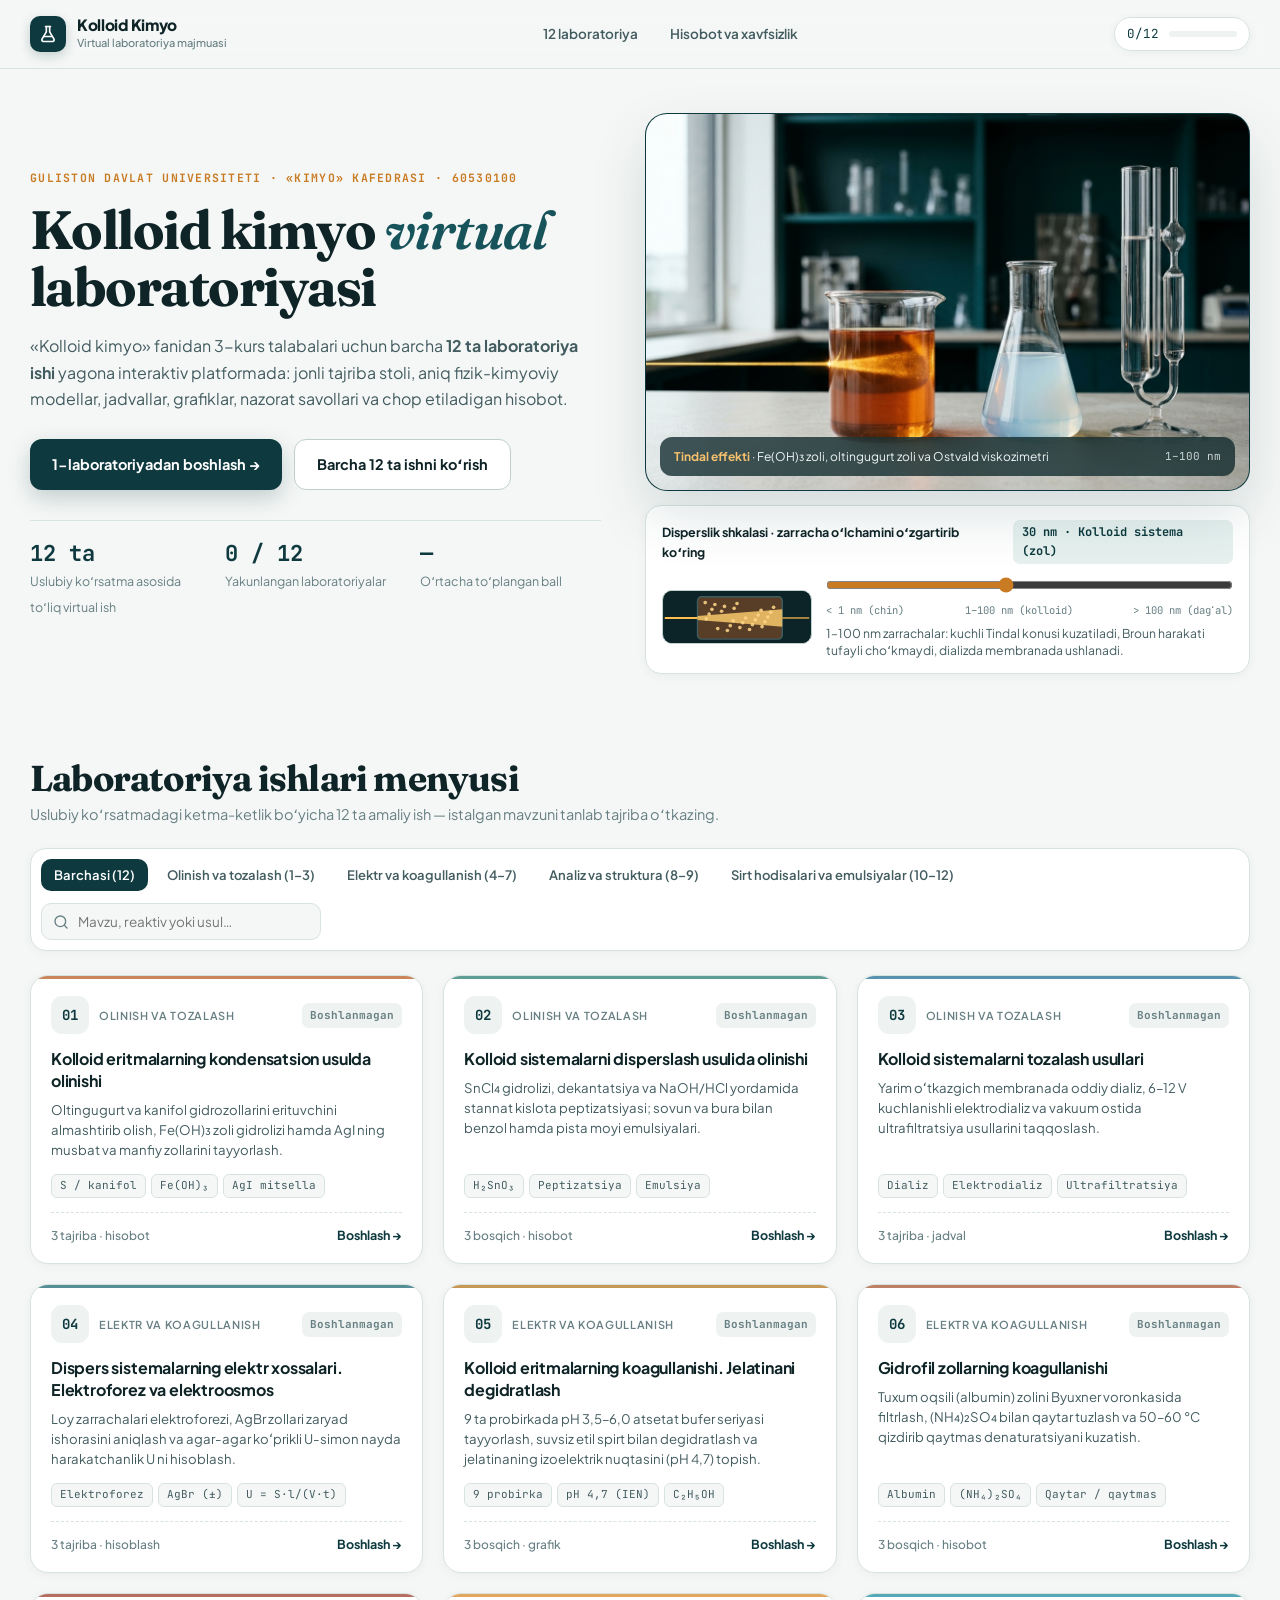
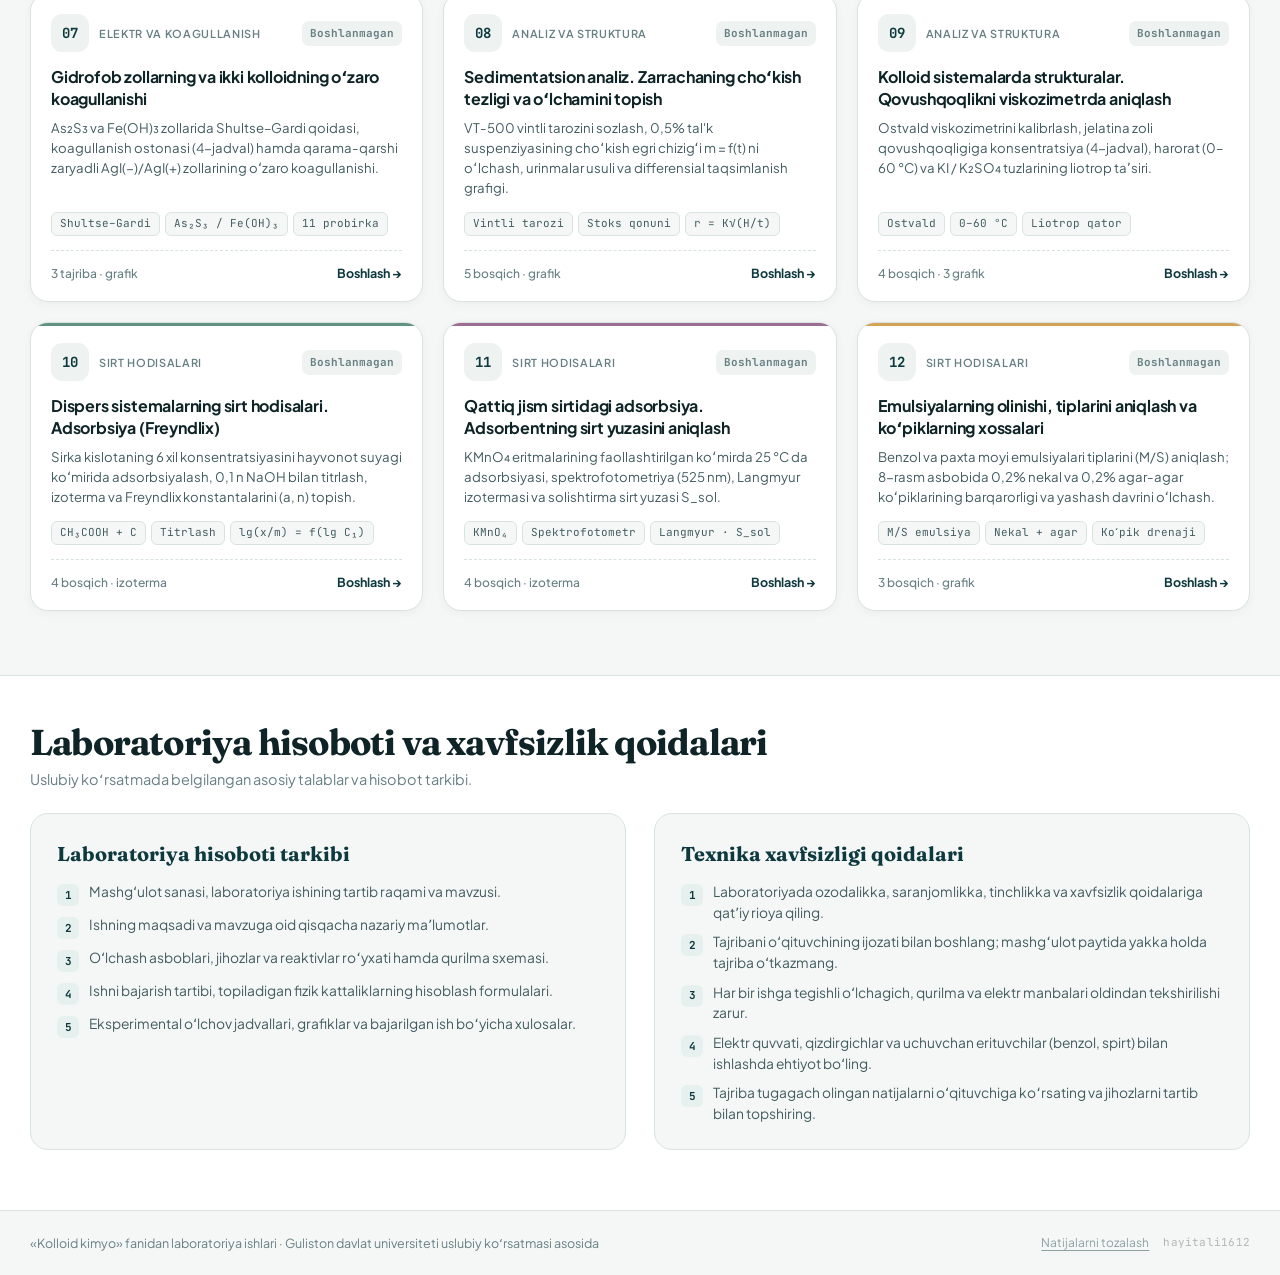
==== index.html @ 30799700 "Add Kolloid Kimyo virtual laboratory platform with all 12 interactive labs" ====
<!doctype html>
<html lang="uz">
<head>
  <meta charset="utf-8">
  <meta name="viewport" content="width=device-width, initial-scale=1">
  <meta name="author" content="Qayumov Hayitali">
  <meta name="description" content="Kolloid kimyo fanidan 12 ta interaktiv virtual laboratoriya ishi: kondensatsion va disperslash usullari, dializ, elektroforez, koagullanish, sedimentatsion analiz, viskozimetriya, adsorbsiya va emulsiyalar.">
  <title>Kolloid Kimyo — 12 ta Virtual Laboratoriya</title>
  <link rel="stylesheet" href="assets/main.css">
</head>
<body>

<header class="topbar">
  <div class="wrap topbar-in">
    <a class="brand-mark" href="#top">
      <span class="brand-emblem" aria-hidden="true">
        <svg width="20" height="20" viewBox="0 0 24 24" fill="none" stroke="currentColor" stroke-width="2" stroke-linecap="round" stroke-linejoin="round">
          <path d="M9 3h6"/>
          <path d="M10 3v6.5L4.8 18.2A2 2 0 0 0 6.5 21h11a2 2 0 0 0 1.7-2.8L14 9.5V3"/>
          <path d="M7.5 15h9"/>
        </svg>
      </span>
      <span class="brand-text">
        <strong>Kolloid Kimyo</strong>
        <span>Virtual laboratoriya majmuasi</span>
      </span>
    </a>

    <nav class="nav-links" aria-label="Boʻlimlar">
      <a href="#labs">12 laboratoriya</a>
      <a href="#qoidalar">Hisobot va xavfsizlik</a>
    </nav>

    <div class="nav-progress" title="Bajarilgan laboratoriyalar">
      <span id="navProgTxt">0/12</span>
      <span class="bar"><i id="navProgBar"></i></span>
    </div>
  </div>
</header>

<main id="top">
  <section class="hero">
    <div class="wrap hero-grid">
      <div>
        <div class="eyebrow">Guliston davlat universiteti · «Kimyo» kafedrasi · 60530100</div>
        <h1>Kolloid kimyo <em>virtual</em> laboratoriyasi</h1>
        <p class="hero-lead">
          «Kolloid kimyo» fanidan 3-kurs talabalari uchun barcha <strong>12 ta laboratoriya ishi</strong> yagona interaktiv platformada: jonli tajriba stoli, aniq fizik-kimyoviy modellar, jadvallar, grafiklar, nazorat savollari va chop etiladigan hisobot.
        </p>

        <div class="hero-actions">
          <a class="btn btn-primary" href="labs/01-kondensatsion.html">1-laboratoriyadan boshlash →</a>
          <a class="btn btn-secondary" href="#labs">Barcha 12 ta ishni koʻrish</a>
        </div>

        <div class="hero-metrics">
          <div class="metric">
            <strong>12 ta</strong>
            <span>Uslubiy koʻrsatma asosida toʻliq virtual ish</span>
          </div>
          <div class="metric">
            <strong id="metricDone">0 / 12</strong>
            <span>Yakunlangan laboratoriyalar</span>
          </div>
          <div class="metric">
            <strong id="metricAvg">—</strong>
            <span>Oʻrtacha toʻplangan ball</span>
          </div>
        </div>
      </div>

      <div class="hero-visual">
        <div class="hero-frame">
          <img src="assets/hero-lab.jpg" alt="Kolloid kimyo laboratoriyasi: Fe(OH)₃ zolida Tindal nuri, oltingugurt gidrozoli va Ostvald viskozimetri" loading="eager">
          <div class="hero-caption">
            <span><b>Tindal effekti</b> · Fe(OH)₃ zoli, oltingugurt zoli va Ostvald viskozimetri</span>
            <code>1–100 nm</code>
          </div>
        </div>

        <div class="tyndall-widget" aria-label="Disperslik darajasi va Tindal nuri namoyishi">
          <div class="tw-top">
            <span class="tw-title">Disperslik shkalasi · zarracha oʻlchamini oʻzgartirib koʻring</span>
            <span class="tw-readout" id="twReadout">25 nm · Kolloid sistema</span>
          </div>
          <div class="tw-body">
            <div class="tw-cuvette">
              <svg id="twSvg" viewBox="0 0 150 54" aria-hidden="true"></svg>
            </div>
            <div class="tw-ctrl">
              <input id="twSlider" type="range" min="0" max="100" value="44" aria-label="Zarracha oʻlchami">
              <div class="tw-scale">
                <span>&lt; 1 nm (chin)</span>
                <span>1–100 nm (kolloid)</span>
                <span>&gt; 100 nm (dagʻal)</span>
              </div>
              <p class="tw-desc" id="twDesc"></p>
            </div>
          </div>
        </div>
      </div>
    </div>
  </section>

  <section class="catalog-section" id="labs">
    <div class="wrap">
      <div class="section-head">
        <div>
          <h2>Laboratoriya ishlari menyusi</h2>
          <p>Uslubiy koʻrsatmadagi ketma-ketlik boʻyicha 12 ta amaliy ish — istalgan mavzuni tanlab tajriba oʻtkazing.</p>
        </div>
      </div>

      <div class="toolbar">
        <div class="filter-tabs" role="tablist" aria-label="Boʻlim boʻyicha saralash">
          <button type="button" class="filter-btn active" data-group="all">Barchasi (12)</button>
          <button type="button" class="filter-btn" data-group="olinish">Olinish va tozalash (1–3)</button>
          <button type="button" class="filter-btn" data-group="elektr">Elektr va koagullanish (4–7)</button>
          <button type="button" class="filter-btn" data-group="analiz">Analiz va struktura (8–9)</button>
          <button type="button" class="filter-btn" data-group="sirt">Sirt hodisalari va emulsiyalar (10–12)</button>
        </div>

        <label class="search-box">
          <svg width="16" height="16" viewBox="0 0 24 24" fill="none" stroke="currentColor" stroke-width="2" stroke-linecap="round" stroke-linejoin="round" aria-hidden="true">
            <circle cx="11" cy="11" r="8"/><path d="m21 21-4.3-4.3"/>
          </svg>
          <input id="labSearch" type="search" placeholder="Mavzu, reaktiv yoki usul…" autocomplete="off">
        </label>
      </div>

      <div class="labs-grid" id="labsGrid"></div>
    </div>
  </section>

  <section class="guide-section" id="qoidalar">
    <div class="wrap">
      <div class="section-head" style="margin-bottom:8px">
        <div>
          <h2>Laboratoriya hisoboti va xavfsizlik qoidalari</h2>
          <p>Uslubiy koʻrsatmada belgilangan asosiy talablar va hisobot tarkibi.</p>
        </div>
      </div>

      <div class="guide-grid">
        <article class="guide-card">
          <h3>Laboratoriya hisoboti tarkibi</h3>
          <ul class="guide-list">
            <li><span>1</span><div>Mashgʻulot sanasi, laboratoriya ishining tartib raqami va mavzusi.</div></li>
            <li><span>2</span><div>Ishning maqsadi va mavzuga oid qisqacha nazariy maʼlumotlar.</div></li>
            <li><span>3</span><div>Oʻlchash asboblari, jihozlar va reaktivlar roʻyxati hamda qurilma sxemasi.</div></li>
            <li><span>4</span><div>Ishni bajarish tartibi, topiladigan fizik kattaliklarning hisoblash formulalari.</div></li>
            <li><span>5</span><div>Eksperimental oʻlchov jadvallari, grafiklar va bajarilgan ish boʻyicha xulosalar.</div></li>
          </ul>
        </article>

        <article class="guide-card">
          <h3>Texnika xavfsizligi qoidalari</h3>
          <ul class="guide-list">
            <li><span>1</span><div>Laboratoriyada ozodalikka, saranjomlikka, tinchlikka va xavfsizlik qoidalariga qatʼiy rioya qiling.</div></li>
            <li><span>2</span><div>Tajribani oʻqituvchining ijozati bilan boshlang; mashgʻulot paytida yakka holda tajriba oʻtkazmang.</div></li>
            <li><span>3</span><div>Har bir ishga tegishli oʻlchagich, qurilma va elektr manbalari oldindan tekshirilishi zarur.</div></li>
            <li><span>4</span><div>Elektr quvvati, qizdirgichlar va uchuvchan erituvchilar (benzol, spirt) bilan ishlashda ehtiyot boʻling.</div></li>
            <li><span>5</span><div>Tajriba tugagach olingan natijalarni oʻqituvchiga koʻrsating va jihozlarni tartib bilan topshiring.</div></li>
          </ul>
        </article>
      </div>
    </div>
  </section>
</main>

<footer class="site-footer">
  <div class="wrap footer-in">
    <div>«Kolloid kimyo» fanidan laboratoriya ishlari · Guliston davlat universiteti uslubiy koʻrsatmasi asosida</div>
    <div class="footer-right">
      <button type="button" class="reset-btn" id="resetProgress">Natijalarni tozalash</button>
      <a class="ig-credit" href="https://instagram.com/hayitali1612" target="_blank" rel="noopener noreferrer" title="Instagram: @hayitali1612">hayitali1612</a>
    </div>
  </div>
</footer>

<script src="assets/main.js"></script>
</body>
</html>
---- assets/main.css ----
/* Kolloid Kimyo — Asosiy sahifa (Flagship Editorial-Scientific Design) */
@import url('https://fonts.googleapis.com/css2?family=Fraunces:opsz,wght@9..144,600;9..144,700&family=JetBrains+Mono:wght@500;700&family=Plus+Jakarta+Sans:wght@400;500;600;700;800&display=swap');

:root {
  --bg: #f5f7f6;
  --surface: #ffffff;
  --surface-tint: #eef3f1;
  --ink: #0f2427;
  --ink-soft: #435c60;
  --muted: #677f83;
  --line: #d8e3e0;
  --line-strong: #bfd0cc;
  --teal: #0e3a3f;
  --teal-mid: #17535a;
  --teal-soft: #e6f1ef;
  --amber: #c97b24;
  --amber-bright: #e49b3a;
  --amber-soft: #fdf3e4;
  --ok: #1d9664;
  --ok-soft: #e4f6ee;
  --serif: 'Fraunces', Georgia, serif;
  --sans: 'Plus Jakarta Sans', system-ui, -apple-system, 'Segoe UI', sans-serif;
  --mono: 'JetBrains Mono', ui-monospace, Consolas, monospace;
  --radius: 18px;
  --shadow-sm: 0 2px 10px rgba(14, 58, 63, .05);
  --shadow-md: 0 12px 32px rgba(14, 58, 63, .09);
  --shadow-lg: 0 24px 56px rgba(14, 58, 63, .14);
}

* { box-sizing: border-box; margin: 0; padding: 0; }
html { scroll-behavior: smooth; }
body {
  font-family: var(--sans);
  background: var(--bg);
  color: var(--ink);
  line-height: 1.6;
  -webkit-font-smoothing: antialiased;
  overflow-x: hidden;
}

.wrap {
  width: min(1220px, calc(100% - 40px));
  margin-inline: auto;
}

/* ============ TOP NAVIGATION ============ */
.topbar {
  position: sticky;
  top: 0;
  z-index: 40;
  background: rgba(245, 247, 246, .88);
  backdrop-filter: blur(14px);
  -webkit-backdrop-filter: blur(14px);
  border-bottom: 1px solid var(--line);
}
.topbar-in {
  height: 68px;
  display: flex;
  align-items: center;
  justify-content: space-between;
  gap: 20px;
}
.brand-mark {
  display: inline-flex;
  align-items: center;
  gap: 11px;
  text-decoration: none;
  color: var(--ink);
}
.brand-emblem {
  width: 36px;
  height: 36px;
  border-radius: 10px;
  background: var(--teal);
  color: #fff;
  display: grid;
  place-items: center;
  box-shadow: 0 4px 12px rgba(14, 58, 63, .22);
}
.brand-text strong {
  display: block;
  font-size: 15.5px;
  font-weight: 800;
  letter-spacing: -.02em;
  line-height: 1.15;
}
.brand-text span {
  display: block;
  font-size: 11px;
  color: var(--muted);
  font-weight: 500;
}

.nav-links {
  display: flex;
  align-items: center;
  gap: 6px;
}
.nav-links a {
  text-decoration: none;
  color: var(--ink-soft);
  font-size: 13.5px;
  font-weight: 600;
  padding: 7px 13px;
  border-radius: 9px;
  transition: background .15s, color .15s;
}
.nav-links a:hover { background: var(--teal-soft); color: var(--teal); }

.nav-progress {
  display: inline-flex;
  align-items: center;
  gap: 10px;
  background: var(--surface);
  border: 1px solid var(--line);
  padding: 6px 12px;
  border-radius: 999px;
  font-size: 12.5px;
  font-family: var(--mono);
  color: var(--teal);
  box-shadow: var(--shadow-sm);
}
.nav-progress .bar {
  width: 68px;
  height: 6px;
  background: var(--surface-tint);
  border-radius: 99px;
  overflow: hidden;
}
.nav-progress .bar i {
  display: block;
  height: 100%;
  width: 0%;
  background: var(--ok);
  border-radius: 99px;
  transition: width .4s ease;
}

/* ============ HERO SECTION ============ */
.hero {
  padding: 44px 0 48px;
  position: relative;
}
.hero-grid {
  display: grid;
  grid-template-columns: minmax(0, 1.02fr) minmax(0, 1.08fr);
  gap: 44px;
  align-items: center;
}
.eyebrow {
  font-family: var(--mono);
  font-size: 11.5px;
  text-transform: uppercase;
  letter-spacing: .11em;
  color: var(--amber);
  font-weight: 700;
  margin-bottom: 14px;
}
.hero h1 {
  font-family: var(--serif);
  font-size: clamp(34px, 4.4vw, 54px);
  line-height: 1.06;
  letter-spacing: -.028em;
  color: var(--ink);
  margin-bottom: 18px;
  font-weight: 700;
}
.hero h1 em {
  font-style: italic;
  color: var(--teal-mid);
  font-weight: 600;
}
.hero-lead {
  font-size: 16px;
  color: var(--ink-soft);
  max-width: 52ch;
  margin-bottom: 26px;
  line-height: 1.65;
}
.hero-actions {
  display: flex;
  flex-wrap: wrap;
  gap: 12px;
  margin-bottom: 30px;
}
.btn {
  display: inline-flex;
  align-items: center;
  gap: 8px;
  text-decoration: none;
  font-weight: 700;
  font-size: 14.5px;
  padding: 13px 22px;
  border-radius: 12px;
  transition: transform .15s, background .15s, box-shadow .15s, border-color .15s;
  cursor: pointer;
  border: none;
  font-family: inherit;
}
.btn:active { transform: translateY(1px); }
.btn-primary {
  background: var(--teal);
  color: #ffffff;
  box-shadow: 0 8px 22px rgba(14, 58, 63, .22);
}
.btn-primary:hover {
  background: var(--teal-mid);
  transform: translateY(-1px);
  box-shadow: 0 12px 26px rgba(14, 58, 63, .28);
}
.btn-secondary {
  background: var(--surface);
  color: var(--ink);
  border: 1px solid var(--line-strong);
}
.btn-secondary:hover {
  border-color: var(--teal);
  background: var(--teal-soft);
  color: var(--teal);
}

.hero-metrics {
  display: grid;
  grid-template-columns: repeat(3, minmax(0, 1fr));
  gap: 14px;
  padding-top: 20px;
  border-top: 1px solid var(--line);
}
.metric strong {
  display: block;
  font-family: var(--mono);
  font-size: 22px;
  font-weight: 700;
  color: var(--teal);
  line-height: 1.2;
}
.metric span {
  font-size: 12.5px;
  color: var(--muted);
}

/* Hero Visual Showcase */
.hero-visual {
  display: flex;
  flex-direction: column;
  gap: 14px;
}
.hero-frame {
  position: relative;
  border-radius: 22px;
  overflow: hidden;
  background: var(--teal);
  box-shadow: var(--shadow-lg);
  border: 1px solid rgba(14, 58, 63, .14);
  aspect-ratio: 16 / 10;
}
.hero-frame img {
  width: 100%;
  height: 100%;
  object-fit: cover;
  display: block;
  transition: transform .6s ease;
}
.hero-frame:hover img { transform: scale(1.02); }
.hero-caption {
  position: absolute;
  left: 14px;
  right: 14px;
  bottom: 14px;
  display: flex;
  align-items: center;
  justify-content: space-between;
  gap: 12px;
  padding: 10px 14px;
  border-radius: 12px;
  background: rgba(11, 37, 40, .76);
  backdrop-filter: blur(10px);
  -webkit-backdrop-filter: blur(10px);
  color: #edf5f4;
  font-size: 12px;
}
.hero-caption b { color: #f6c06d; font-weight: 700; }
.hero-caption code { font-family: var(--mono); font-size: 11px; opacity: .82; }

/* Interaktiv Disperslik Shkalasi (Mini-tajriba) */
.tyndall-widget {
  background: var(--surface);
  border: 1px solid var(--line);
  border-radius: 16px;
  padding: 14px 16px;
  box-shadow: var(--shadow-sm);
}
.tw-top {
  display: flex;
  align-items: center;
  justify-content: space-between;
  gap: 12px;
  margin-bottom: 10px;
}
.tw-title {
  font-size: 12.5px;
  font-weight: 700;
  color: var(--ink);
}
.tw-readout {
  font-family: var(--mono);
  font-size: 12px;
  color: var(--teal);
  background: var(--teal-soft);
  padding: 3px 9px;
  border-radius: 7px;
  font-weight: 700;
}
.tw-body {
  display: grid;
  grid-template-columns: 150px minmax(0, 1fr);
  gap: 14px;
  align-items: center;
}
.tw-cuvette {
  height: 54px;
  border-radius: 10px;
  background: #0d272a;
  overflow: hidden;
  border: 1px solid var(--line-strong);
}
.tw-cuvette svg { width: 100%; height: 100%; display: block; }
.tw-ctrl input[type=range] {
  width: 100%;
  accent-color: var(--amber);
  cursor: pointer;
}
.tw-scale {
  display: flex;
  justify-content: space-between;
  font-family: var(--mono);
  font-size: 10.5px;
  color: var(--muted);
  margin-top: 2px;
}
.tw-desc {
  font-size: 12.2px;
  color: var(--ink-soft);
  margin-top: 6px;
  line-height: 1.4;
}

/* ============ LABS CATALOG SECTION ============ */
.catalog-section {
  padding: 36px 0 64px;
}
.section-head {
  display: flex;
  flex-wrap: wrap;
  align-items: flex-end;
  justify-content: space-between;
  gap: 18px;
  margin-bottom: 22px;
}
.section-head h2 {
  font-family: var(--serif);
  font-size: clamp(26px, 3vw, 36px);
  letter-spacing: -.022em;
  line-height: 1.12;
  color: var(--ink);
}
.section-head p {
  font-size: 14.5px;
  color: var(--muted);
  margin-top: 5px;
}

.toolbar {
  display: flex;
  flex-wrap: wrap;
  align-items: center;
  justify-content: space-between;
  gap: 12px;
  margin-bottom: 24px;
  padding: 10px;
  background: var(--surface);
  border: 1px solid var(--line);
  border-radius: 16px;
  box-shadow: var(--shadow-sm);
}
.filter-tabs {
  display: flex;
  flex-wrap: wrap;
  gap: 6px;
}
.filter-btn {
  border: none;
  background: transparent;
  color: var(--ink-soft);
  font-family: inherit;
  font-size: 13px;
  font-weight: 600;
  padding: 8px 13px;
  border-radius: 10px;
  cursor: pointer;
  transition: background .15s, color .15s;
}
.filter-btn:hover { background: var(--surface-tint); color: var(--ink); }
.filter-btn.active {
  background: var(--teal);
  color: #ffffff;
}

.search-box {
  position: relative;
  flex: 0 1 280px;
  min-width: 210px;
}
.search-box svg {
  position: absolute;
  left: 12px;
  top: 50%;
  transform: translateY(-50%);
  color: var(--muted);
  pointer-events: none;
}
.search-box input {
  width: 100%;
  padding: 9px 12px 9px 36px;
  border: 1px solid var(--line);
  border-radius: 10px;
  background: var(--bg);
  color: var(--ink);
  font-family: inherit;
  font-size: 13.5px;
  outline: none;
  transition: border-color .15s, background .15s;
}
.search-box input:focus {
  border-color: var(--teal);
  background: #ffffff;
}

/* 12 Lab Cards Grid */
.labs-grid {
  display: grid;
  grid-template-columns: repeat(3, minmax(0, 1fr));
  gap: 20px;
}
.lab-card {
  position: relative;
  display: flex;
  flex-direction: column;
  background: var(--surface);
  border: 1px solid var(--line);
  border-radius: var(--radius);
  padding: 20px 20px 18px;
  text-decoration: none;
  color: inherit;
  box-shadow: var(--shadow-sm);
  transition: transform .2s ease, box-shadow .2s ease, border-color .2s ease;
  overflow: hidden;
}
.lab-card::before {
  content: "";
  position: absolute;
  left: 0;
  top: 0;
  right: 0;
  height: 3px;
  background: var(--card-accent, var(--teal));
  opacity: .75;
  transition: opacity .2s, height .2s;
}
.lab-card:hover {
  transform: translateY(-4px);
  box-shadow: var(--shadow-md);
  border-color: var(--line-strong);
}
.lab-card:hover::before { opacity: 1; height: 4px; }

.card-top {
  display: flex;
  align-items: center;
  justify-content: space-between;
  gap: 10px;
  margin-bottom: 14px;
}
.card-num-wrap {
  display: flex;
  align-items: center;
  gap: 10px;
}
.card-num {
  width: 38px;
  height: 38px;
  border-radius: 11px;
  background: var(--surface-tint);
  color: var(--teal);
  font-family: var(--mono);
  font-size: 14px;
  font-weight: 700;
  display: grid;
  place-items: center;
  transition: background .2s, color .2s;
}
.lab-card:hover .card-num {
  background: var(--teal);
  color: #fff;
}
.card-group {
  font-size: 11px;
  font-weight: 600;
  color: var(--muted);
  text-transform: uppercase;
  letter-spacing: .06em;
}
.card-status {
  font-family: var(--mono);
  font-size: 11px;
  font-weight: 700;
  padding: 4px 8px;
  border-radius: 7px;
  background: var(--surface-tint);
  color: var(--muted);
}
.card-status.done {
  background: var(--ok-soft);
  color: var(--ok);
}
.card-status.inprog {
  background: var(--amber-soft);
  color: var(--amber);
}

.lab-card h3 {
  font-size: 16px;
  font-weight: 700;
  line-height: 1.35;
  letter-spacing: -.012em;
  color: var(--ink);
  margin-bottom: 8px;
}
.lab-card p {
  font-size: 13.2px;
  color: var(--ink-soft);
  line-height: 1.52;
  margin-bottom: 14px;
  flex: 1;
}

.card-tags {
  display: flex;
  flex-wrap: wrap;
  gap: 5px;
  margin-bottom: 14px;
}
.card-tags span {
  font-family: var(--mono);
  font-size: 11px;
  color: var(--ink-soft);
  background: var(--bg);
  border: 1px solid var(--line);
  padding: 2.5px 8px;
  border-radius: 6px;
}

.card-foot {
  display: flex;
  align-items: center;
  justify-content: space-between;
  padding-top: 12px;
  border-top: 1px dashed var(--line);
  font-size: 12.5px;
  font-weight: 700;
  color: var(--teal);
}
.card-foot .meta {
  font-weight: 500;
  color: var(--muted);
  font-size: 12px;
}
.card-foot .arrow {
  transition: transform .18s ease;
}
.lab-card:hover .card-foot .arrow {
  transform: translateX(4px);
}

.empty-state {
  grid-column: 1 / -1;
  text-align: center;
  padding: 48px 20px;
  background: var(--surface);
  border: 1px dashed var(--line-strong);
  border-radius: var(--radius);
  color: var(--muted);
}

/* ============ GUIDELINES & SAFETY BAND ============ */
.guide-section {
  padding: 46px 0 60px;
  background: var(--surface);
  border-top: 1px solid var(--line);
  border-bottom: 1px solid var(--line);
}
.guide-grid {
  display: grid;
  grid-template-columns: repeat(2, minmax(0, 1fr));
  gap: 28px;
  margin-top: 22px;
}
.guide-card {
  background: var(--bg);
  border: 1px solid var(--line);
  border-radius: var(--radius);
  padding: 24px 26px;
}
.guide-card h3 {
  font-family: var(--serif);
  font-size: 20px;
  margin-bottom: 12px;
  color: var(--teal);
}
.guide-list {
  list-style: none;
  display: grid;
  gap: 9px;
}
.guide-list li {
  display: flex;
  gap: 10px;
  font-size: 13.8px;
  color: var(--ink-soft);
  line-height: 1.5;
}
.guide-list li span {
  width: 22px;
  height: 22px;
  border-radius: 6px;
  background: var(--teal-soft);
  color: var(--teal);
  font-family: var(--mono);
  font-size: 11px;
  font-weight: 700;
  display: grid;
  place-items: center;
  flex: none;
  margin-top: 2px;
}

/* ============ FOOTER (Discreet Author Credit) ============ */
.site-footer {
  padding: 22px 0;
  background: var(--bg);
}
.footer-in {
  display: flex;
  flex-wrap: wrap;
  align-items: center;
  justify-content: space-between;
  gap: 12px;
  font-size: 12.5px;
  color: var(--muted);
}
.footer-right {
  display: flex;
  align-items: center;
  gap: 14px;
}
.reset-btn {
  background: none;
  border: none;
  color: var(--muted);
  font-family: inherit;
  font-size: 12px;
  cursor: pointer;
  text-decoration: underline;
  text-underline-offset: 3px;
  opacity: .72;
}
.reset-btn:hover { opacity: 1; color: var(--ink); }

.ig-credit {
  font-family: var(--mono);
  font-size: 11px;
  color: rgba(15, 36, 39, .30);
  text-decoration: none;
  letter-spacing: .02em;
  transition: color .2s ease;
}
.ig-credit:hover {
  color: rgba(15, 36, 39, .68);
}

/* ============ RESPONSIVE ============ */
@media (max-width: 1040px) {
  .hero-grid { grid-template-columns: 1fr; gap: 30px; }
  .labs-grid { grid-template-columns: repeat(2, minmax(0, 1fr)); }
}
@media (max-width: 720px) {
  .wrap { width: min(1220px, calc(100% - 28px)); }
  .nav-links { display: none; }
  .labs-grid { grid-template-columns: 1fr; }
  .guide-grid { grid-template-columns: 1fr; }
  .hero { padding: 26px 0 34px; }
  .hero-metrics { gap: 10px; }
  .metric strong { font-size: 18px; }
  .tw-body { grid-template-columns: 1fr; }
  .hero-caption { flex-direction: column; align-items: flex-start; gap: 4px; }
}
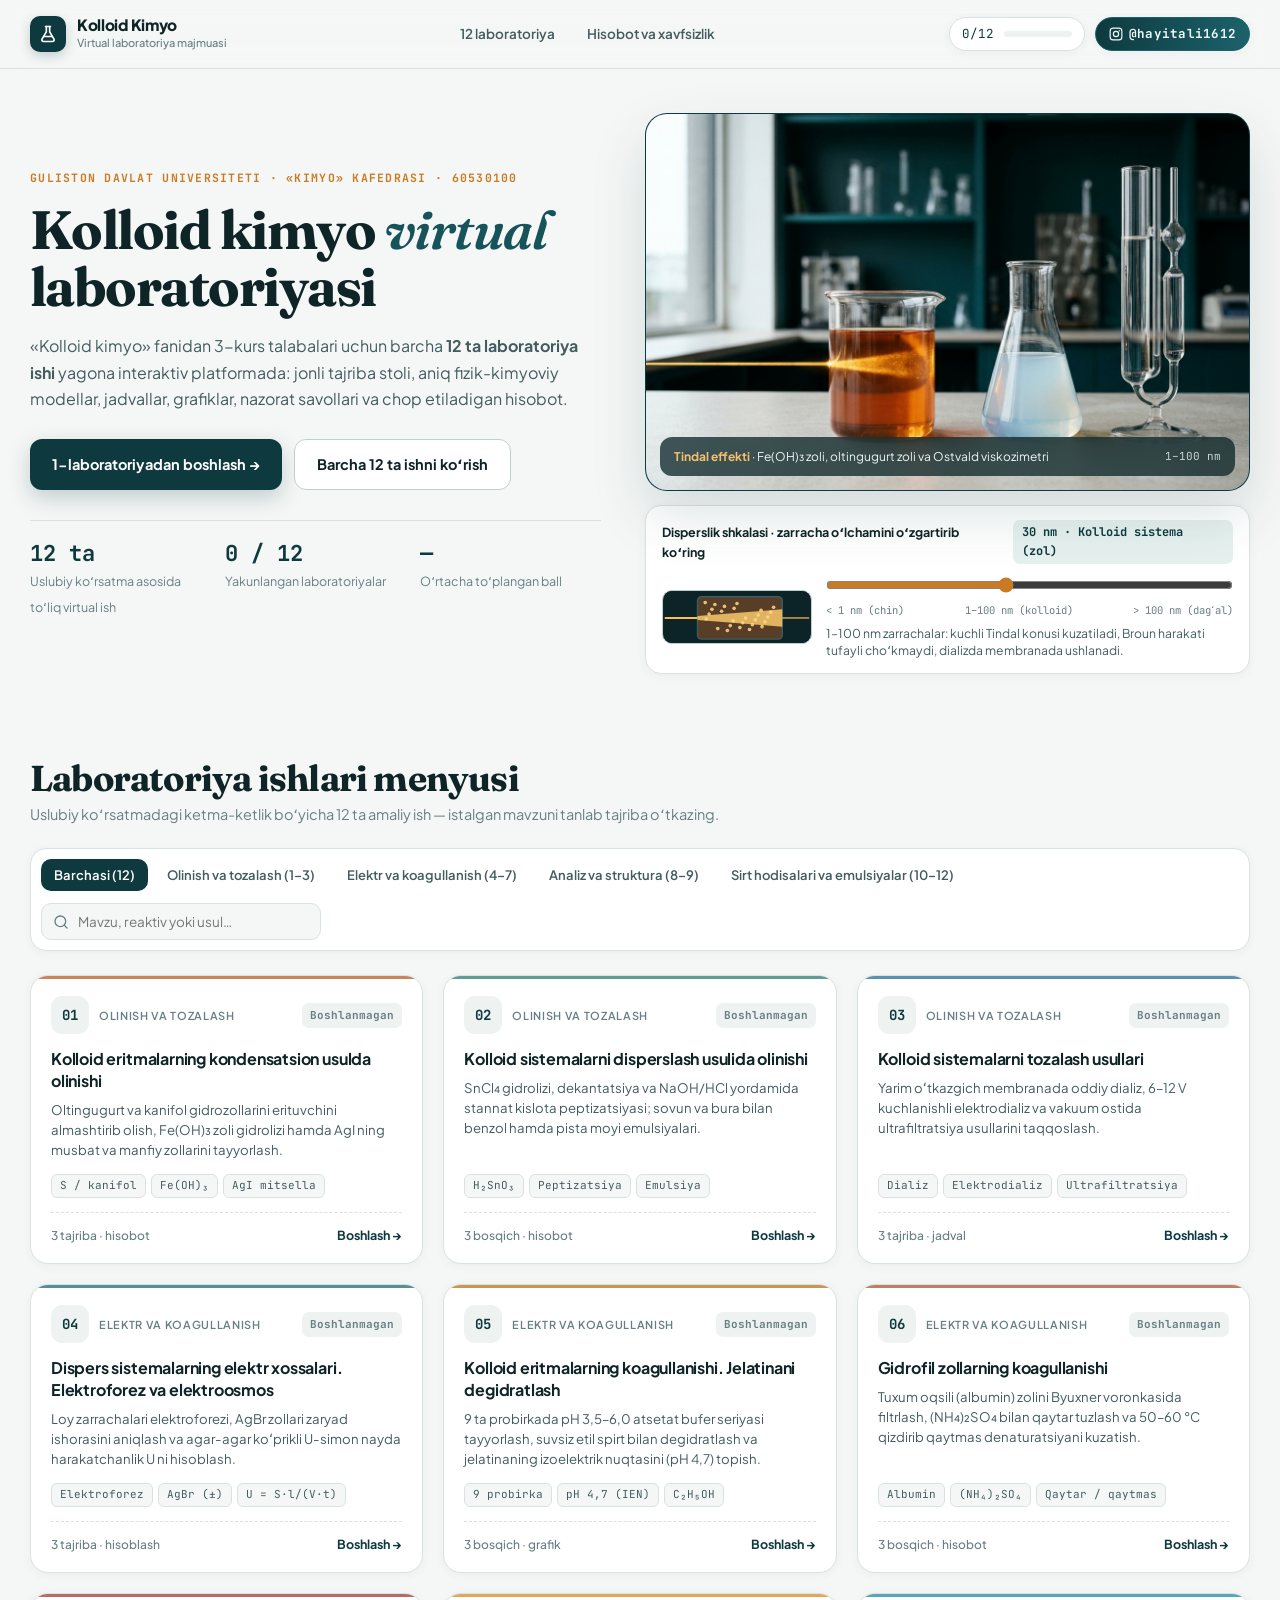
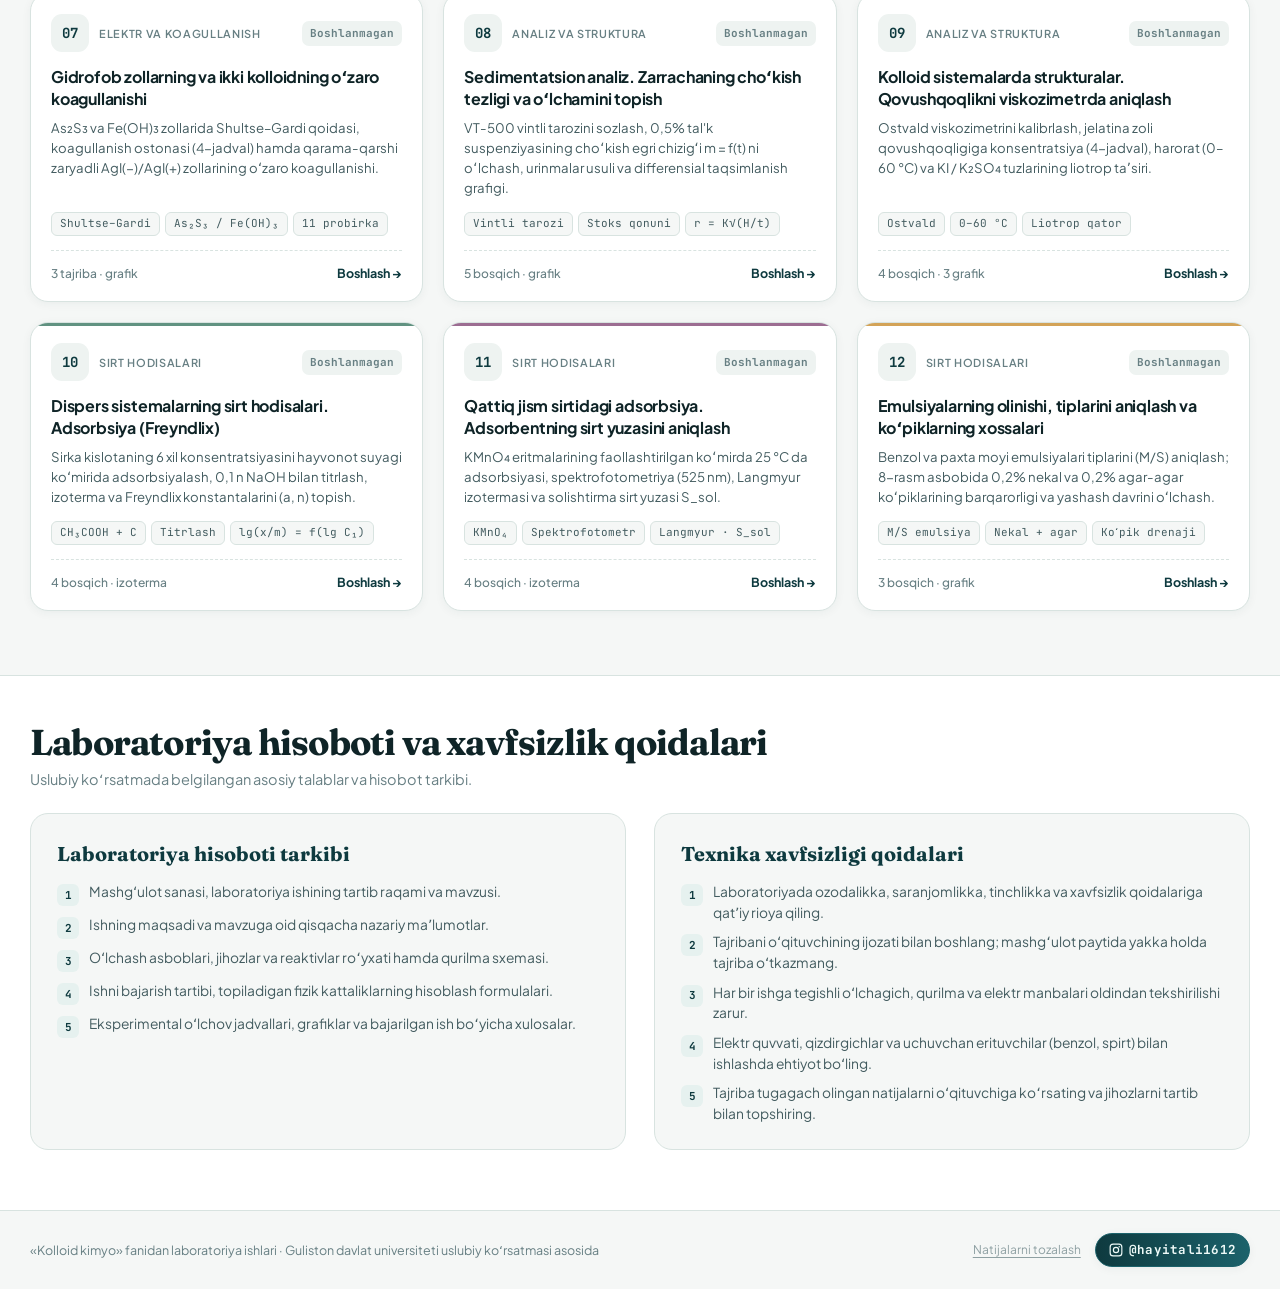
==== commit 360b3eeb: "Keep @hayitali1612 Instagram badge always visible in sticky navbar and mobile lab footers" ====
--- a/index.html
+++ b/index.html
@@ -31,9 +31,12 @@
       <a href="#qoidalar">Hisobot va xavfsizlik</a>
     </nav>
 
-    <div class="nav-progress" title="Bajarilgan laboratoriyalar">
-      <span id="navProgTxt">0/12</span>
-      <span class="bar"><i id="navProgBar"></i></span>
+    <div class="topbar-right">
+      <div class="nav-progress" title="Bajarilgan laboratoriyalar">
+        <span id="navProgTxt">0/12</span>
+        <span class="bar"><i id="navProgBar"></i></span>
+      </div>
+      <a class="ig-credit" href="https://instagram.com/hayitali1612" target="_blank" rel="noopener noreferrer" title="Instagram: @hayitali1612">@hayitali1612</a>
     </div>
   </div>
 </header>
--- a/assets/main.css
+++ b/assets/main.css
@@ -107,6 +107,13 @@
 }
 .nav-links a:hover { background: var(--teal-soft); color: var(--teal); }
 
+.topbar-right {
+  display: flex;
+  align-items: center;
+  gap: 10px;
+  flex-shrink: 0;
+}
+
 .nav-progress {
   display: inline-flex;
   align-items: center;
@@ -677,16 +684,103 @@
 .reset-btn:hover { opacity: 1; color: var(--ink); }
 
 .ig-credit {
-  font-family: var(--mono);
-  font-size: 11px;
-  color: rgba(15, 36, 39, .30);
+  position: relative;
+  display: inline-flex;
+  align-items: center;
+  gap: 6px;
+  font-family: var(--mono);
+  font-size: 12.5px;
+  font-weight: 700;
+  color: var(--teal);
+  background: var(--surface);
+  border: 1.5px solid var(--line-strong);
+  padding: 6px 13px;
+  border-radius: 999px;
   text-decoration: none;
   letter-spacing: .02em;
-  transition: color .2s ease;
-}
-.ig-credit:hover {
-  color: rgba(15, 36, 39, .68);
-}
+  overflow: hidden;
+  box-shadow: var(--shadow-sm);
+  transition: transform .22s ease, box-shadow .22s ease, border-color .22s ease, letter-spacing .22s ease;
+}
+.ig-credit svg { width: 14px; height: 14px; flex: none; transition: transform .35s ease; }
+.ig-credit:hover { transform: translateY(-2px); box-shadow: var(--shadow-md); }
+
+.ig-credit.ig-fx-0 {
+  background: linear-gradient(120deg, #fff, #fdf0da, #fff);
+  background-size: 220% 100%;
+  border-color: var(--amber);
+  color: #7d470c;
+  animation: mShimmer 3.2s linear infinite;
+}
+@keyframes mShimmer { 0% { background-position: 200% 0; } 100% { background-position: -20% 0; } }
+
+.ig-credit.ig-fx-1 {
+  background: linear-gradient(135deg, #f09433 0%, #e6683c 28%, #dc2743 58%, #bc1888 100%);
+  border-color: transparent;
+  color: #fff;
+  box-shadow: 0 4px 14px rgba(220, 39, 67, .28);
+}
+.ig-credit.ig-fx-1:hover { box-shadow: 0 8px 22px rgba(220, 39, 67, .42); }
+
+.ig-credit.ig-fx-2 {
+  background: var(--teal);
+  border-color: var(--teal);
+  color: #93f5cb;
+}
+.ig-credit.ig-fx-2::after { content: "_"; animation: mBlink 1s steps(2, start) infinite; }
+@keyframes mBlink { 0%, 49% { opacity: 1; } 50%, 100% { opacity: 0; } }
+
+.ig-credit.ig-fx-3 {
+  background: #e6f6f8;
+  border-color: #218da1;
+  color: #0e4a56;
+  animation: mFloat 2.8s ease-in-out infinite;
+}
+@keyframes mFloat { 0%, 100% { transform: translateY(0); } 50% { transform: translateY(-3px); } }
+
+.ig-credit.ig-fx-4 {
+  background: #fff9eb;
+  border-color: #e39b38;
+  color: #6b4009;
+  animation: mPulse 2.4s ease-in-out infinite;
+}
+.ig-credit.ig-fx-4::before { content: "✦"; font-size: 10px; color: #d98218; animation: mSpin 4s linear infinite; }
+@keyframes mPulse { 0%, 100% { box-shadow: 0 0 0 0 rgba(227, 155, 56, .4); } 50% { box-shadow: 0 0 0 6px rgba(227, 155, 56, 0); } }
+@keyframes mSpin { to { transform: rotate(360deg); } }
+
+.ig-credit.ig-fx-5 {
+  background: #fff3ee;
+  border-color: #df7451;
+  color: #7c2e14;
+}
+.ig-credit.ig-fx-5::before {
+  content: "";
+  position: absolute;
+  inset: 0;
+  background: linear-gradient(90deg, transparent, rgba(255, 255, 255, .75), transparent);
+  transform: translateX(-120%);
+  animation: mSweep 2.6s ease-in-out infinite;
+}
+@keyframes mSweep { 0% { transform: translateX(-120%); } 55%, 100% { transform: translateX(130%); } }
+
+.ig-credit.ig-fx-6 {
+  background: linear-gradient(90deg, #0e3a3f, #1c626b, #0e3a3f);
+  background-size: 200% 100%;
+  border-color: #1c626b;
+  color: #eefaf8;
+  animation: mWave 3.5s ease infinite;
+}
+.ig-credit.ig-fx-6:hover svg { transform: rotate(360deg) scale(1.15); }
+.ig-credit.ig-fx-6:hover { letter-spacing: .05em; }
+@keyframes mWave { 0%, 100% { background-position: 0% 50%; } 50% { background-position: 100% 50%; } }
+
+.ig-credit.ig-fx-7 {
+  background: #fdf0f5;
+  border-color: #d6558b;
+  color: #7d1e48;
+  animation: mBreathe 2.6s ease-in-out infinite;
+}
+@keyframes mBreathe { 0%, 100% { transform: scale(1); } 50% { transform: scale(1.035); } }
 
 /* ============ RESPONSIVE ============ */
 @media (max-width: 1040px) {
@@ -696,6 +790,10 @@
 @media (max-width: 720px) {
   .wrap { width: min(1220px, calc(100% - 28px)); }
   .nav-links { display: none; }
+  .nav-progress .bar { display: none; }
+  .nav-progress { padding: 5px 9px; font-size: 11.5px; }
+  .topbar-right .ig-credit { padding: 5px 10px; font-size: 11.5px; }
+  .brand-text span { display: none; }
   .labs-grid { grid-template-columns: 1fr; }
   .guide-grid { grid-template-columns: 1fr; }
   .hero { padding: 26px 0 34px; }
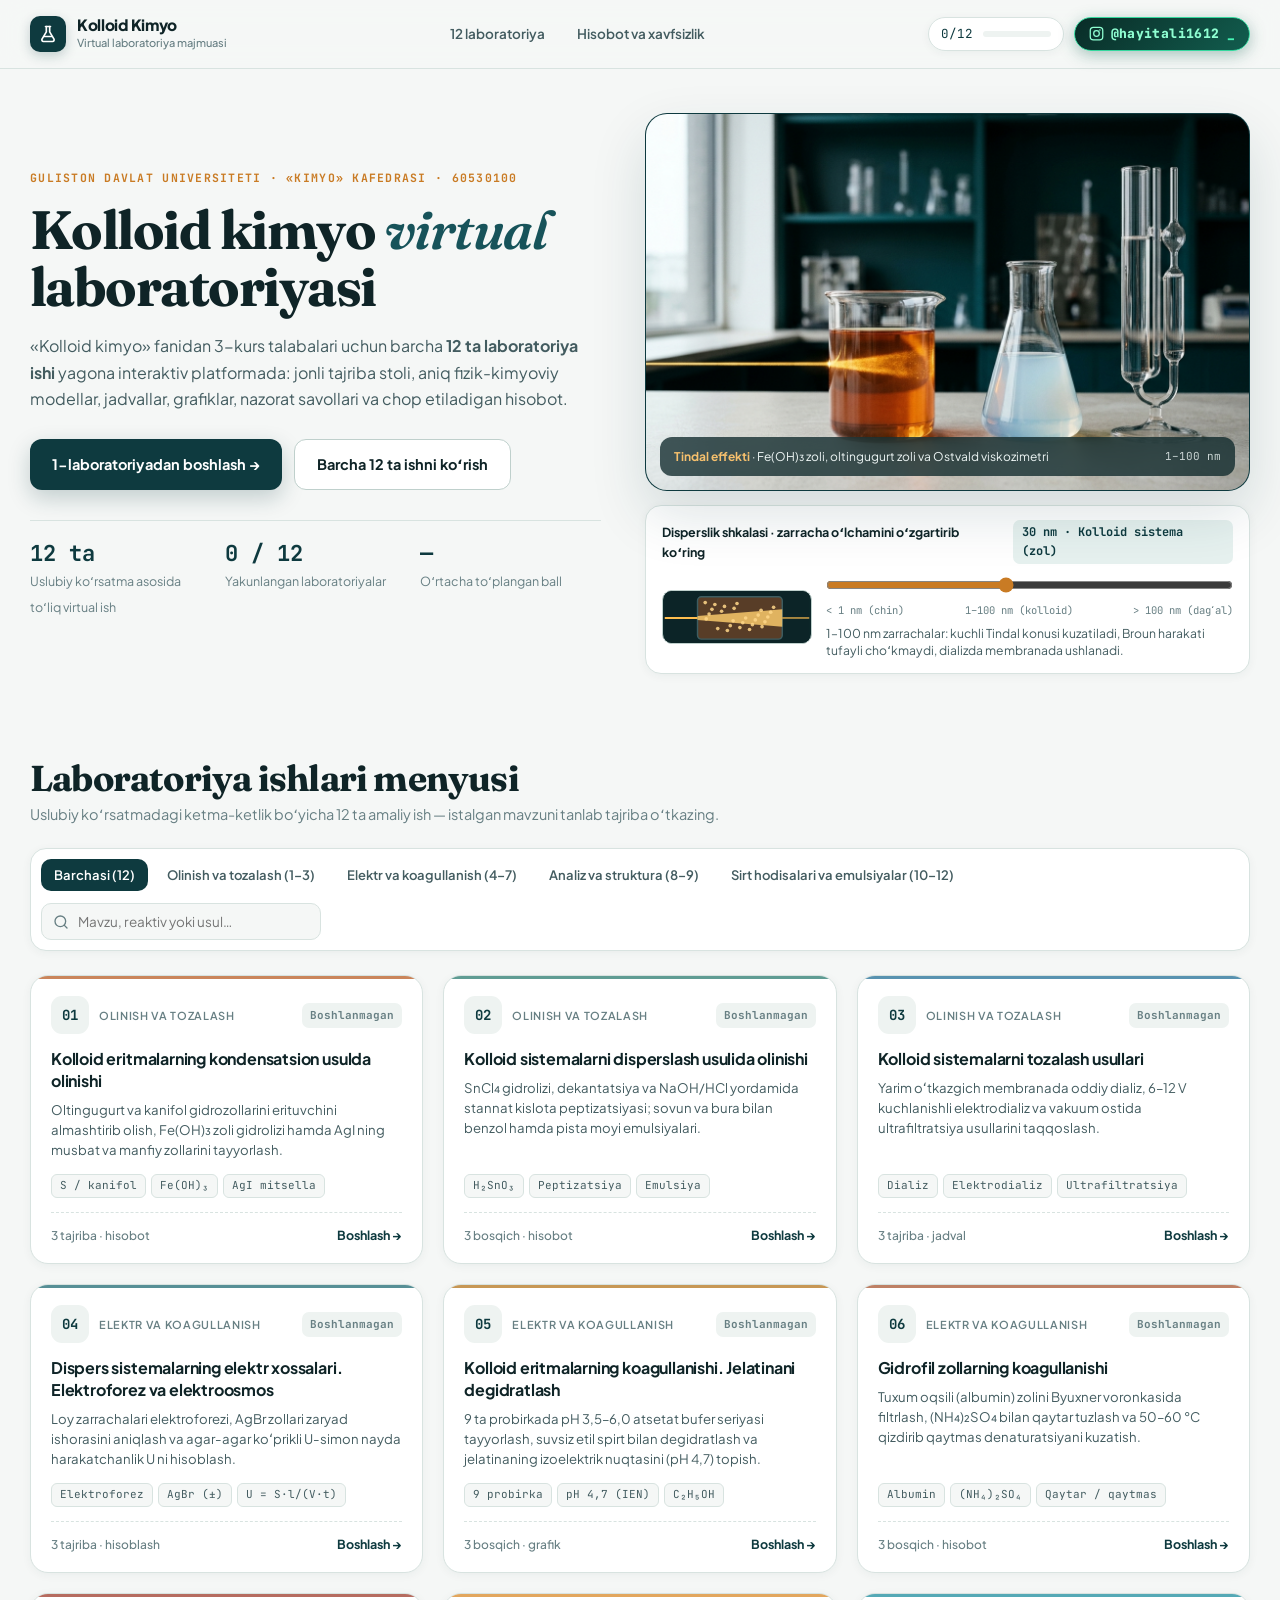
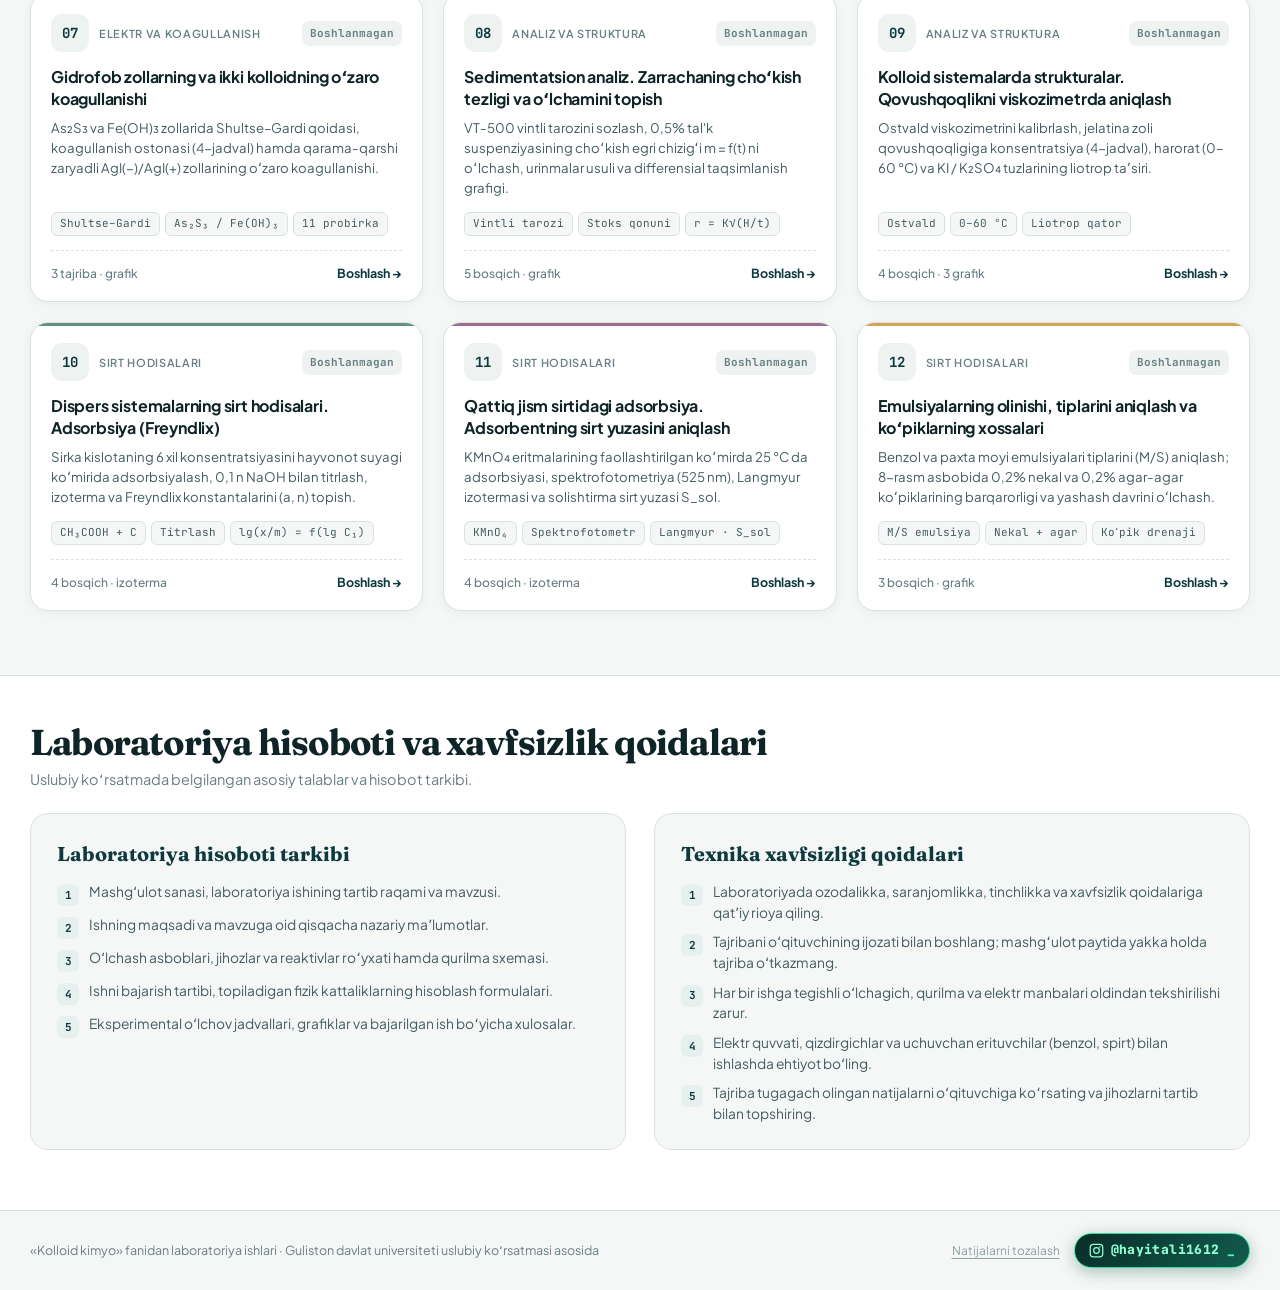
==== commit ba4f6da3: "Upgrade @hayitali1612 badge with vivid random effects, sticky mobile pinning, and v3 cache-busting" ====
--- a/index.html
+++ b/index.html
@@ -6,7 +6,7 @@
   <meta name="author" content="Qayumov Hayitali">
   <meta name="description" content="Kolloid kimyo fanidan 12 ta interaktiv virtual laboratoriya ishi: kondensatsion va disperslash usullari, dializ, elektroforez, koagullanish, sedimentatsion analiz, viskozimetriya, adsorbsiya va emulsiyalar.">
   <title>Kolloid Kimyo — 12 ta Virtual Laboratoriya</title>
-  <link rel="stylesheet" href="assets/main.css">
+  <link rel="stylesheet" href="assets/main.css?v=3">
 </head>
 <body>
 
@@ -181,6 +181,6 @@
   </div>
 </footer>
 
-<script src="assets/main.js"></script>
+<script src="assets/main.js?v=3"></script>
 </body>
 </html>
--- a/assets/main.css
+++ b/assets/main.css
@@ -687,100 +687,109 @@
   position: relative;
   display: inline-flex;
   align-items: center;
-  gap: 6px;
-  font-family: var(--mono);
-  font-size: 12.5px;
-  font-weight: 700;
-  color: var(--teal);
-  background: var(--surface);
-  border: 1.5px solid var(--line-strong);
-  padding: 6px 13px;
+  gap: 7px;
+  font-family: var(--mono);
+  font-size: 13px;
+  font-weight: 800;
+  color: #ffffff;
+  background: linear-gradient(135deg, #f09433, #e6683c, #dc2743, #bc1888);
+  border: 1.5px solid rgba(255, 255, 255, .38);
+  padding: 6px 14px;
   border-radius: 999px;
   text-decoration: none;
-  letter-spacing: .02em;
+  letter-spacing: .03em;
   overflow: hidden;
-  box-shadow: var(--shadow-sm);
-  transition: transform .22s ease, box-shadow .22s ease, border-color .22s ease, letter-spacing .22s ease;
-}
-.ig-credit svg { width: 14px; height: 14px; flex: none; transition: transform .35s ease; }
-.ig-credit:hover { transform: translateY(-2px); box-shadow: var(--shadow-md); }
+  box-shadow: 0 4px 16px rgba(14, 58, 63, .18);
+  transition: transform .22s ease, box-shadow .22s ease, letter-spacing .22s ease;
+}
+.ig-credit svg { width: 15px; height: 15px; flex: none; transition: transform .4s ease; }
+.ig-credit:hover { transform: translateY(-2px) scale(1.04); box-shadow: 0 8px 24px rgba(14, 58, 63, .28); }
+.ig-credit:hover svg { transform: rotate(-12deg) scale(1.15); }
 
 .ig-credit.ig-fx-0 {
-  background: linear-gradient(120deg, #fff, #fdf0da, #fff);
-  background-size: 220% 100%;
-  border-color: var(--amber);
-  color: #7d470c;
-  animation: mShimmer 3.2s linear infinite;
-}
-@keyframes mShimmer { 0% { background-position: 200% 0; } 100% { background-position: -20% 0; } }
+  background: linear-gradient(120deg, #b86b15, #f5b942, #fff1b8, #e69322, #b86b15);
+  background-size: 260% 100%;
+  border-color: #d68e1c;
+  color: #1c1002;
+  box-shadow: 0 4px 16px rgba(230, 147, 34, .35);
+  animation: mShimmer 2.8s linear infinite;
+}
+@keyframes mShimmer { 0% { background-position: 200% 0; } 100% { background-position: -60% 0; } }
 
 .ig-credit.ig-fx-1 {
-  background: linear-gradient(135deg, #f09433 0%, #e6683c 28%, #dc2743 58%, #bc1888 100%);
+  background: linear-gradient(135deg, #f09433 0%, #e6683c 25%, #dc2743 55%, #cc2366 78%, #bc1888 100%);
+  background-size: 200% 200%;
   border-color: transparent;
   color: #fff;
-  box-shadow: 0 4px 14px rgba(220, 39, 67, .28);
-}
-.ig-credit.ig-fx-1:hover { box-shadow: 0 8px 22px rgba(220, 39, 67, .42); }
+  box-shadow: 0 4px 18px rgba(220, 39, 67, .38);
+  animation: mInsta 3.5s ease infinite;
+}
+@keyframes mInsta { 0%, 100% { background-position: 0% 50%; } 50% { background-position: 100% 50%; } }
 
 .ig-credit.ig-fx-2 {
-  background: var(--teal);
-  border-color: var(--teal);
-  color: #93f5cb;
-}
-.ig-credit.ig-fx-2::after { content: "_"; animation: mBlink 1s steps(2, start) infinite; }
+  background: linear-gradient(135deg, #092c27, #125d4e);
+  border-color: #36d89e;
+  color: #8fffd2;
+  box-shadow: 0 4px 16px rgba(18, 93, 78, .35);
+}
+.ig-credit.ig-fx-2::after { content: "_"; color: #46f5b5; animation: mBlink .9s steps(2, start) infinite; }
 @keyframes mBlink { 0%, 49% { opacity: 1; } 50%, 100% { opacity: 0; } }
 
 .ig-credit.ig-fx-3 {
-  background: #e6f6f8;
-  border-color: #218da1;
-  color: #0e4a56;
-  animation: mFloat 2.8s ease-in-out infinite;
-}
-@keyframes mFloat { 0%, 100% { transform: translateY(0); } 50% { transform: translateY(-3px); } }
+  background: linear-gradient(135deg, #0b5a73, #17a5ba);
+  border-color: #6ce8f5;
+  color: #fff;
+  box-shadow: 0 4px 16px rgba(23, 165, 186, .35);
+  animation: mFloat 2.4s ease-in-out infinite;
+}
+@keyframes mFloat { 0%, 100% { transform: translateY(0); } 50% { transform: translateY(-4px); } }
 
 .ig-credit.ig-fx-4 {
-  background: #fff9eb;
-  border-color: #e39b38;
-  color: #6b4009;
-  animation: mPulse 2.4s ease-in-out infinite;
-}
-.ig-credit.ig-fx-4::before { content: "✦"; font-size: 10px; color: #d98218; animation: mSpin 4s linear infinite; }
-@keyframes mPulse { 0%, 100% { box-shadow: 0 0 0 0 rgba(227, 155, 56, .4); } 50% { box-shadow: 0 0 0 6px rgba(227, 155, 56, 0); } }
+  background: linear-gradient(135deg, #422b08, #8c5a10);
+  border-color: #f4be49;
+  color: #fff0c2;
+  animation: mPulse 2.1s ease-in-out infinite;
+}
+.ig-credit.ig-fx-4::before { content: "✦"; font-size: 12px; color: #ffd166; animation: mSpin 3s linear infinite; }
+@keyframes mPulse { 0%, 100% { box-shadow: 0 0 0 0 rgba(244, 190, 73, .55); } 50% { box-shadow: 0 0 0 8px rgba(244, 190, 73, 0); } }
 @keyframes mSpin { to { transform: rotate(360deg); } }
 
 .ig-credit.ig-fx-5 {
-  background: #fff3ee;
-  border-color: #df7451;
-  color: #7c2e14;
+  background: linear-gradient(135deg, #c94b28, #f28d35);
+  border-color: #ffd6b0;
+  color: #fff;
+  box-shadow: 0 4px 16px rgba(242, 141, 53, .38);
 }
 .ig-credit.ig-fx-5::before {
   content: "";
   position: absolute;
   inset: 0;
-  background: linear-gradient(90deg, transparent, rgba(255, 255, 255, .75), transparent);
-  transform: translateX(-120%);
-  animation: mSweep 2.6s ease-in-out infinite;
-}
-@keyframes mSweep { 0% { transform: translateX(-120%); } 55%, 100% { transform: translateX(130%); } }
+  background: linear-gradient(105deg, transparent 25%, rgba(255, 255, 255, .65) 50%, transparent 75%);
+  transform: translateX(-130%);
+  animation: mSweep 2.2s ease-in-out infinite;
+}
+@keyframes mSweep { 0% { transform: translateX(-130%); } 60%, 100% { transform: translateX(140%); } }
 
 .ig-credit.ig-fx-6 {
-  background: linear-gradient(90deg, #0e3a3f, #1c626b, #0e3a3f);
-  background-size: 200% 100%;
-  border-color: #1c626b;
-  color: #eefaf8;
-  animation: mWave 3.5s ease infinite;
-}
-.ig-credit.ig-fx-6:hover svg { transform: rotate(360deg) scale(1.15); }
-.ig-credit.ig-fx-6:hover { letter-spacing: .05em; }
-@keyframes mWave { 0%, 100% { background-position: 0% 50%; } 50% { background-position: 100% 50%; } }
+  background: linear-gradient(90deg, #0e3a3f, #18a58f, #2679b8, #0e3a3f);
+  background-size: 260% 100%;
+  border-color: #5ee6ce;
+  color: #ffffff;
+  box-shadow: 0 4px 16px rgba(24, 165, 143, .35);
+  animation: mWave 3.2s linear infinite;
+}
+.ig-credit.ig-fx-6:hover svg { transform: rotate(360deg) scale(1.2); }
+.ig-credit.ig-fx-6:hover { letter-spacing: .06em; }
+@keyframes mWave { 0% { background-position: 0% 50%; } 100% { background-position: 260% 50%; } }
 
 .ig-credit.ig-fx-7 {
-  background: #fdf0f5;
-  border-color: #d6558b;
-  color: #7d1e48;
-  animation: mBreathe 2.6s ease-in-out infinite;
-}
-@keyframes mBreathe { 0%, 100% { transform: scale(1); } 50% { transform: scale(1.035); } }
+  background: linear-gradient(135deg, #b82964, #ff5e96);
+  border-color: #ffb8d4;
+  color: #ffffff;
+  box-shadow: 0 4px 16px rgba(255, 94, 150, .4);
+  animation: mBreathe 2.2s ease-in-out infinite;
+}
+@keyframes mBreathe { 0%, 100% { transform: scale(1); } 50% { transform: scale(1.05); } }
 
 /* ============ RESPONSIVE ============ */
 @media (max-width: 1040px) {
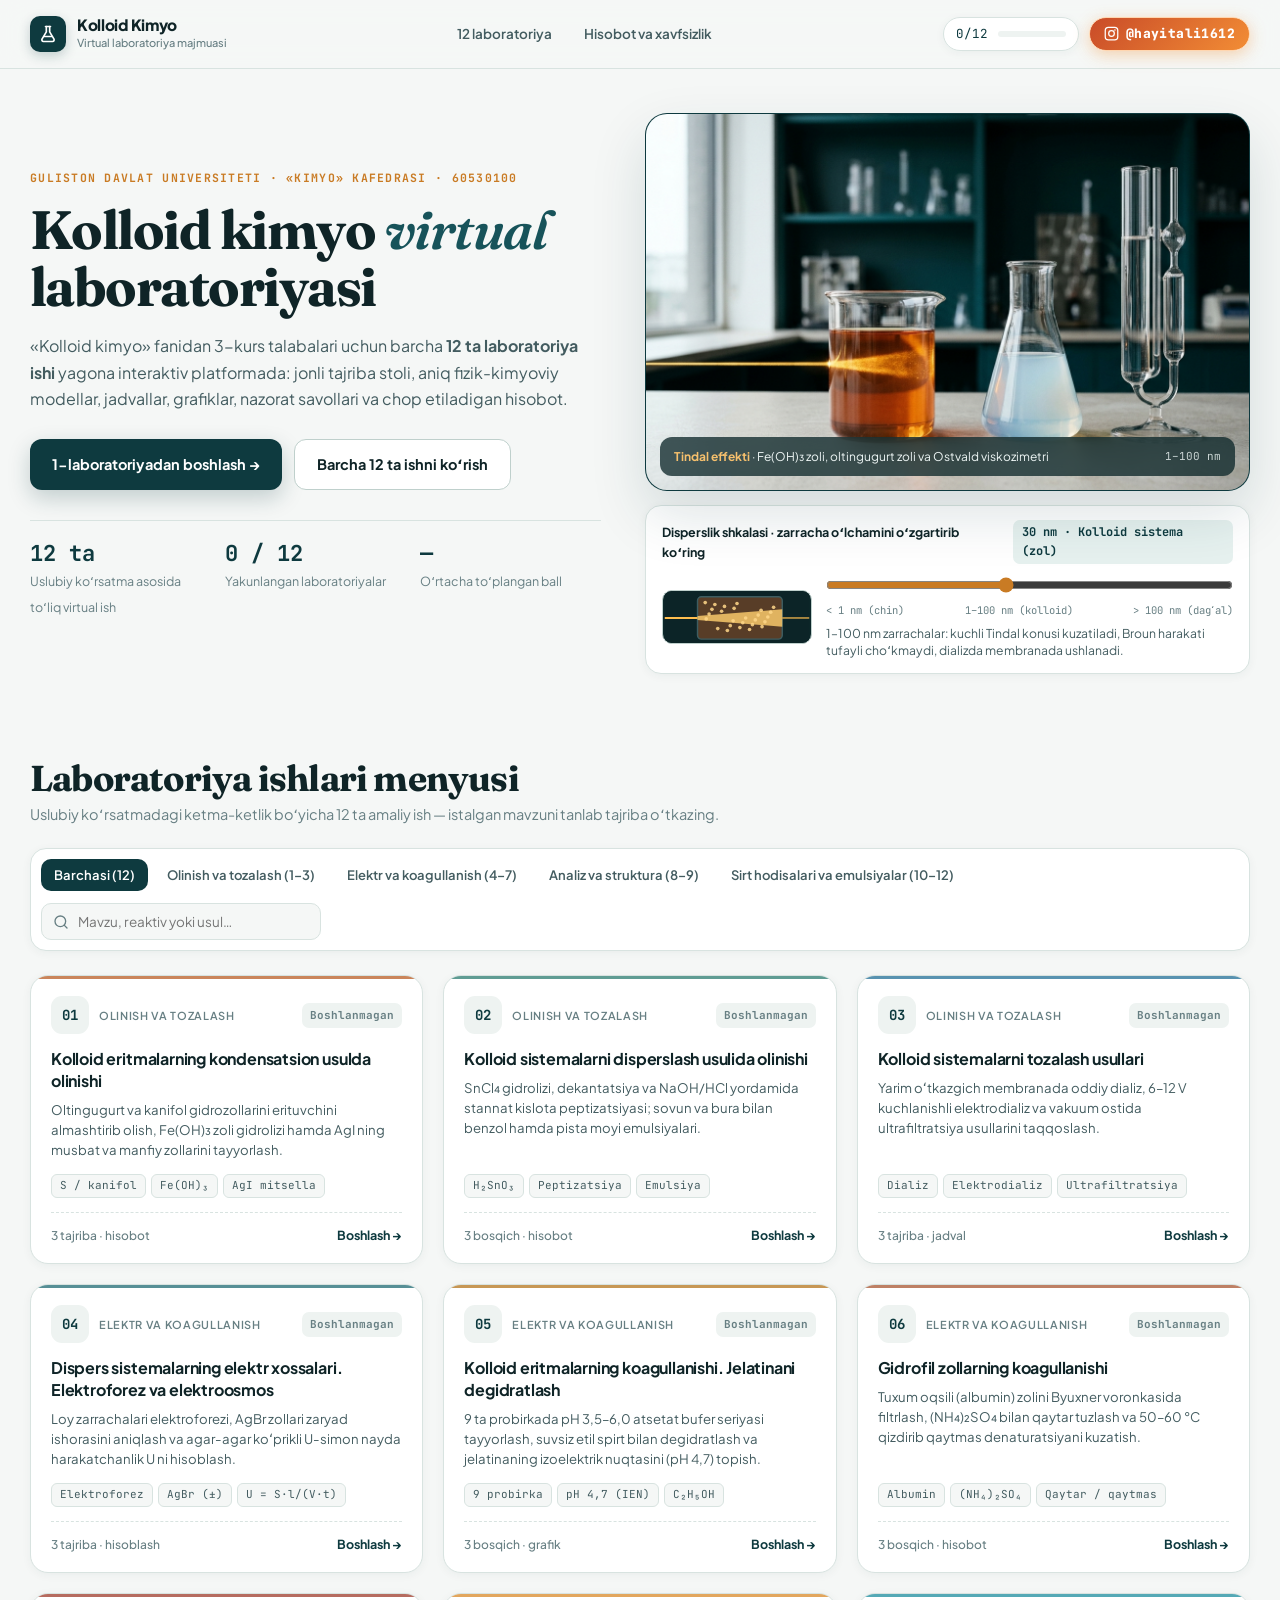
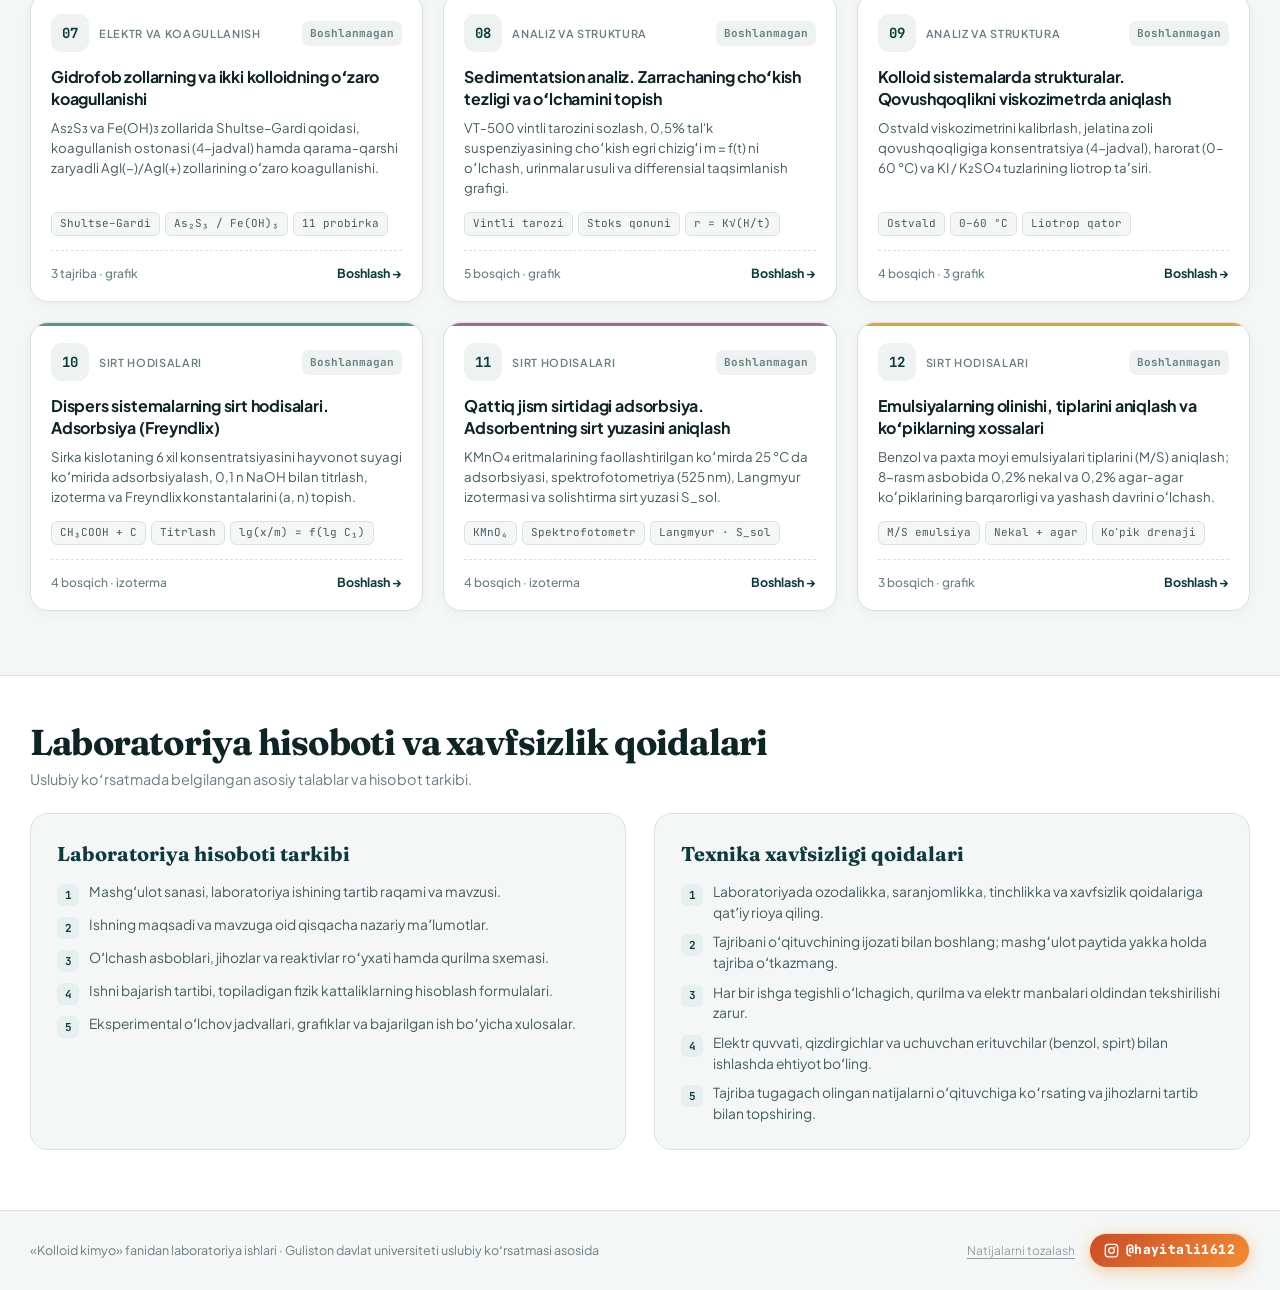
==== commit 9a3500d8: "Optimize mobile responsiveness and ergonomic sticky lab bench across all 13 pages" ====
--- a/index.html
+++ b/index.html
@@ -6,7 +6,7 @@
   <meta name="author" content="Qayumov Hayitali">
   <meta name="description" content="Kolloid kimyo fanidan 12 ta interaktiv virtual laboratoriya ishi: kondensatsion va disperslash usullari, dializ, elektroforez, koagullanish, sedimentatsion analiz, viskozimetriya, adsorbsiya va emulsiyalar.">
   <title>Kolloid Kimyo — 12 ta Virtual Laboratoriya</title>
-  <link rel="stylesheet" href="assets/main.css?v=3">
+  <link rel="stylesheet" href="assets/main.css?v=5">
 </head>
 <body>
 
@@ -181,6 +181,6 @@
   </div>
 </footer>
 
-<script src="assets/main.js?v=3"></script>
+<script src="assets/main.js?v=5"></script>
 </body>
 </html>
--- a/assets/main.css
+++ b/assets/main.css
@@ -797,17 +797,59 @@
   .labs-grid { grid-template-columns: repeat(2, minmax(0, 1fr)); }
 }
 @media (max-width: 720px) {
-  .wrap { width: min(1220px, calc(100% - 28px)); }
+  .wrap { width: min(1220px, calc(100% - 24px)); }
+  .topbar-in { height: 58px; gap: 10px; }
+  .brand-emblem { width: 32px; height: 32px; border-radius: 9px; }
+  .brand-text strong { font-size: 14.5px; }
+  .brand-text span { display: none; }
   .nav-links { display: none; }
+  .topbar-right { gap: 7px; }
   .nav-progress .bar { display: none; }
-  .nav-progress { padding: 5px 9px; font-size: 11.5px; }
-  .topbar-right .ig-credit { padding: 5px 10px; font-size: 11.5px; }
-  .brand-text span { display: none; }
-  .labs-grid { grid-template-columns: 1fr; }
-  .guide-grid { grid-template-columns: 1fr; }
-  .hero { padding: 26px 0 34px; }
-  .hero-metrics { gap: 10px; }
-  .metric strong { font-size: 18px; }
-  .tw-body { grid-template-columns: 1fr; }
-  .hero-caption { flex-direction: column; align-items: flex-start; gap: 4px; }
-}
+  .nav-progress { padding: 5px 8px; font-size: 11.5px; }
+  .topbar-right .ig-credit { padding: 5px 10px; font-size: 11.5px; gap: 5px; }
+  .topbar-right .ig-credit svg { width: 13px; height: 13px; }
+
+  .hero { padding: 20px 0 28px; }
+  .eyebrow { font-size: 10.5px; margin-bottom: 10px; }
+  .hero h1 { font-size: clamp(28px, 8vw, 36px); margin-bottom: 12px; }
+  .hero-lead { font-size: 14.5px; margin-bottom: 18px; }
+  .hero-actions { flex-direction: column; gap: 10px; margin-bottom: 22px; }
+  .hero-actions .btn { width: 100%; justify-content: center; padding: 13px 18px; font-size: 14px; }
+
+  .hero-metrics { gap: 8px; padding-top: 16px; }
+  .metric { background: var(--surface); border: 1px solid var(--line); border-radius: 12px; padding: 10px 9px; }
+  .metric strong { font-size: 17px; margin-bottom: 2px; }
+  .metric span { display: block; font-size: 11px; line-height: 1.3; }
+
+  .hero-frame { border-radius: 16px; aspect-ratio: 16 / 10; }
+  .hero-caption { left: 10px; right: 10px; bottom: 10px; padding: 8px 11px; font-size: 11px; flex-direction: column; align-items: flex-start; gap: 2px; }
+  .tyndall-widget { padding: 12px 13px; border-radius: 14px; }
+  .tw-top { flex-direction: column; align-items: flex-start; gap: 6px; }
+  .tw-body { grid-template-columns: 1fr; gap: 10px; }
+
+  .catalog-section { padding: 24px 0 46px; }
+  .toolbar { padding: 10px; gap: 10px; border-radius: 14px; }
+  .filter-tabs {
+    flex-wrap: nowrap;
+    overflow-x: auto;
+    width: 100%;
+    padding-bottom: 2px;
+    scrollbar-width: none;
+    -webkit-overflow-scrolling: touch;
+  }
+  .filter-tabs::-webkit-scrollbar { display: none; }
+  .filter-btn { flex: none; white-space: nowrap; font-size: 12.5px; padding: 7px 12px; }
+  .search-box { flex: 1 1 100%; min-width: 0; }
+  .search-box input { font-size: 15px; padding: 10px 12px 10px 36px; }
+
+  .labs-grid { grid-template-columns: 1fr; gap: 14px; }
+  .lab-card { padding: 16px 16px 15px; border-radius: 15px; }
+  .lab-card h3 { font-size: 15.5px; }
+
+  .guide-section { padding: 32px 0 42px; }
+  .guide-grid { grid-template-columns: 1fr; gap: 16px; }
+  .guide-card { padding: 18px 16px; }
+
+  .footer-in { flex-direction: column; align-items: flex-start; gap: 12px; }
+  .footer-right { width: 100%; justify-content: space-between; }
+}
